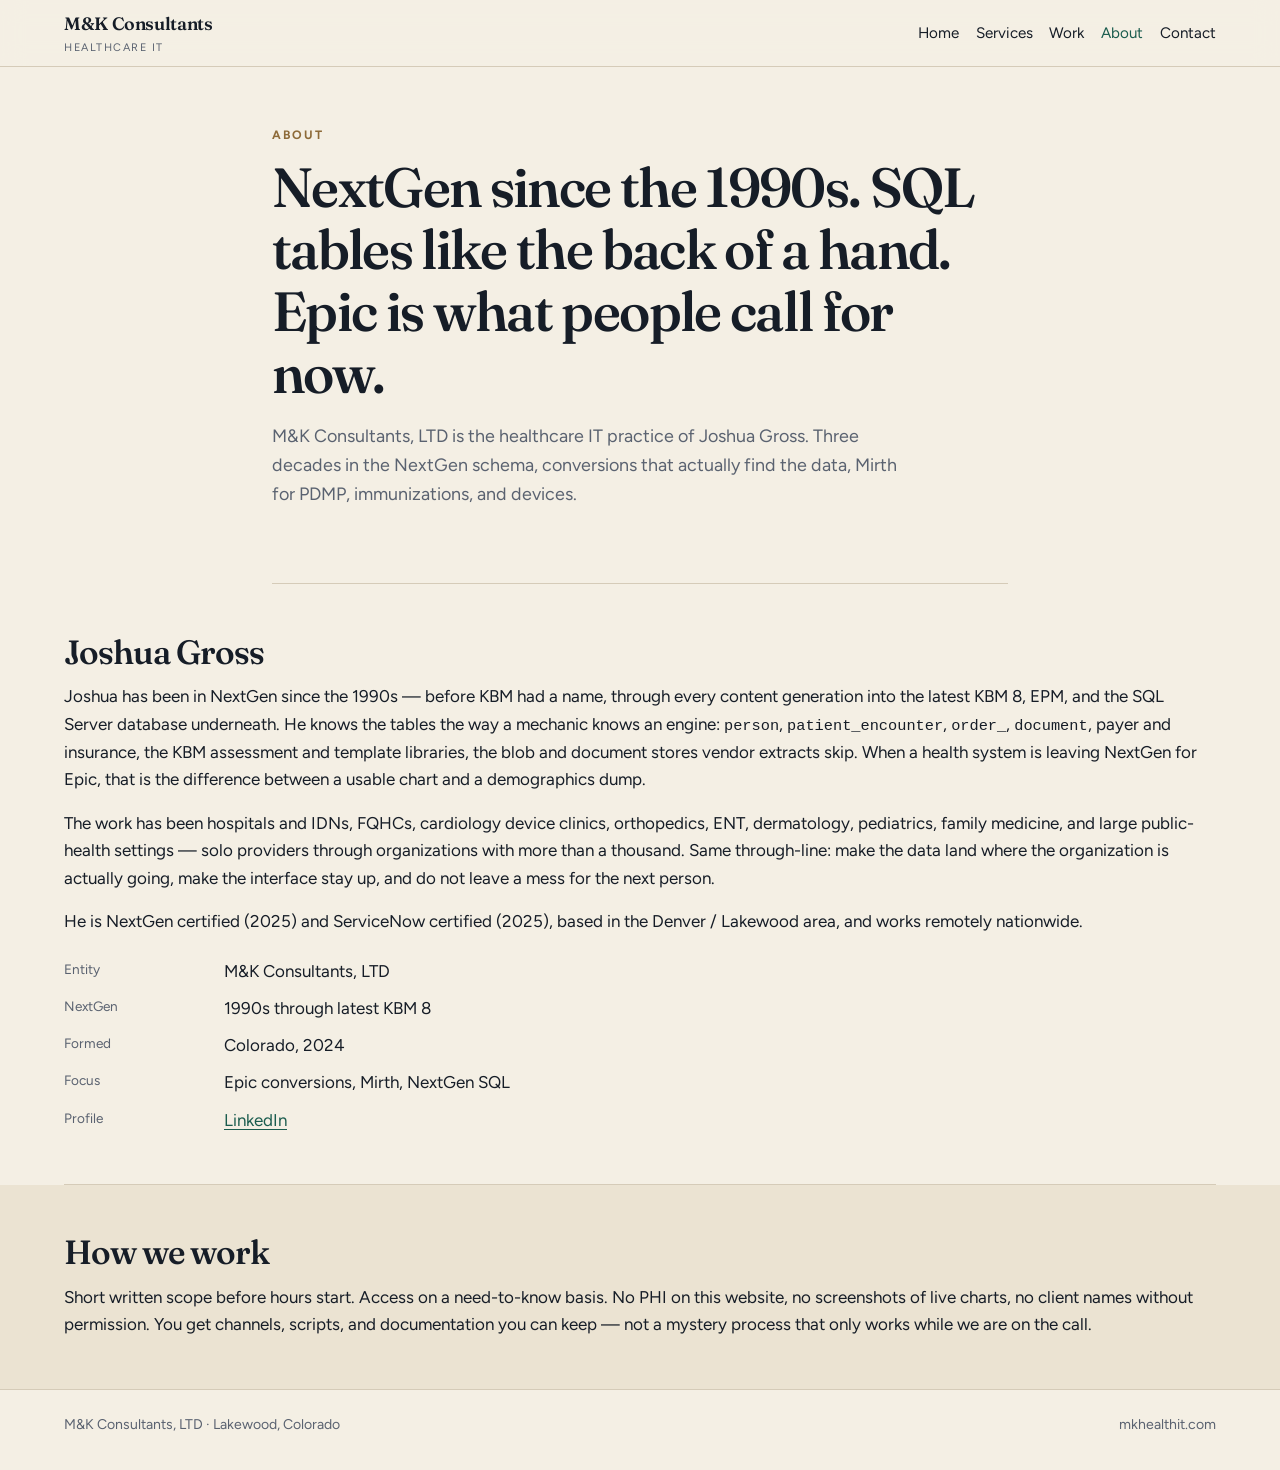
==== about.html @ e492ae46 "Put three decades of NextGen SQL on the site. Reflect 1990s-through-KBM-8 depth and schema fluency w" ====
<!doctype html>
<html lang="en">
<head>
  <meta charset="utf-8">
  <meta name="viewport" content="width=device-width, initial-scale=1">
  <title>About — M&amp;K Consultants</title>
  <meta name="description" content="Joshua Gross has been in NextGen since the 1990s. M&amp;K Consultants does Epic conversions, Mirth, and NextGen SQL from pre-KBM through KBM 8.">
  <link rel="canonical" href="https://mkhealthit.com/about.html">
  <link rel="icon" href="/favicon.svg" type="image/svg+xml">
  <link rel="preconnect" href="https://fonts.googleapis.com">
  <link rel="preconnect" href="https://fonts.gstatic.com" crossorigin>
  <link href="https://fonts.googleapis.com/css2?family=Figtree:wght@400;600;650&family=Fraunces:opsz,wght@9..144,500;9..144,600&display=swap" rel="stylesheet">
  <link rel="stylesheet" href="/styles.css">
</head>
<body>
  <header class="site-head">
    <div class="wrap mast">
      <a class="mark" href="/">
        <strong>M&amp;K Consultants</strong>
        <span>Healthcare IT</span>
      </a>
      <button class="nav-toggle" type="button" aria-expanded="false" aria-controls="nav">Menu</button>
      <nav class="nav" id="nav" aria-label="Primary">
        <a href="/">Home</a>
        <a href="/services.html">Services</a>
        <a href="/work.html">Work</a>
        <a href="/about.html" aria-current="page">About</a>
        <a href="/contact.html">Contact</a>
      </nav>
    </div>
  </header>

  <main>
    <section class="wrap hero plain">
      <p class="kicker">About</p>
      <h1>NextGen since the 1990s. SQL tables like the back of a hand. Epic is what people call for now.</h1>
      <p class="lede">M&amp;K Consultants, LTD is the healthcare IT practice of Joshua Gross. Three decades in the NextGen schema, conversions that actually find the data, Mirth for PDMP, immunizations, and devices.</p>
    </section>

    <section class="wrap band prose">
      <h2>Joshua Gross</h2>
      <p>Joshua has been in NextGen since the 1990s — before KBM had a name, through every content generation into the latest KBM 8, EPM, and the SQL Server database underneath. He knows the tables the way a mechanic knows an engine: <code>person</code>, <code>patient_encounter</code>, <code>order_</code>, <code>document</code>, payer and insurance, the KBM assessment and template libraries, the blob and document stores vendor extracts skip. When a health system is leaving NextGen for Epic, that is the difference between a usable chart and a demographics dump.</p>
      <p>The work has been hospitals and IDNs, FQHCs, cardiology device clinics, orthopedics, ENT, dermatology, pediatrics, family medicine, and large public-health settings — solo providers through organizations with more than a thousand. Same through-line: make the data land where the organization is actually going, make the interface stay up, and do not leave a mess for the next person.</p>
      <p>He is NextGen certified (2025) and ServiceNow certified (2025), based in the Denver / Lakewood area, and works remotely nationwide.</p>
      <dl class="facts">
        <dt>Entity</dt>
        <dd>M&amp;K Consultants, LTD</dd>
        <dt>NextGen</dt>
        <dd>1990s through latest KBM 8</dd>
        <dt>Formed</dt>
        <dd>Colorado, 2024</dd>
        <dt>Focus</dt>
        <dd>Epic conversions, Mirth, NextGen SQL</dd>
        <dt>Profile</dt>
        <dd><a href="https://www.linkedin.com/in/joshua-gross-456a031a">LinkedIn</a></dd>
      </dl>
    </section>

    <section class="band tint">
      <div class="wrap prose">
        <h2>How we work</h2>
        <p>Short written scope before hours start. Access on a need-to-know basis. No PHI on this website, no screenshots of live charts, no client names without permission. You get channels, scripts, and documentation you can keep — not a mystery process that only works while we are on the call.</p>
      </div>
    </section>
  </main>

  <footer class="colophon">
    <div class="wrap">
      <span>M&amp;K Consultants, LTD · Lakewood, Colorado</span>
      <span>mkhealthit.com</span>
    </div>
  </footer>
  <script src="/site.js"></script>
</body>
</html>
---- styles.css ----
:root {
  --paper: #f4efe4;
  --paper-2: #ebe3d2;
  --ink: #161d27;
  --muted: #5a6270;
  --line: #d5cbb8;
  --accent: #1a5c4e;
  --accent-hover: #134339;
  --brass: #8d6a38;
  --white: #fbf8f1;
  --max: 72rem;
  --header-h: 4.15rem;
}

*,
*::before,
*::after {
  box-sizing: border-box;
}

html {
  scroll-behavior: smooth;
}

body {
  margin: 0;
  color: var(--ink);
  background: var(--paper);
  font-family: "Figtree", "Segoe UI", sans-serif;
  font-size: 1.0625rem;
  line-height: 1.62;
}

img {
  max-width: 100%;
}

code {
  font-size: 0.9em;
}

a {
  color: var(--accent);
  text-underline-offset: 0.18em;
}

a:hover {
  color: var(--accent-hover);
}

.wrap {
  width: min(var(--max), calc(100% - 2rem));
  margin-inline: auto;
}

.site-head {
  position: sticky;
  top: 0;
  z-index: 20;
  border-bottom: 1px solid var(--line);
  background: color-mix(in srgb, var(--paper) 88%, transparent);
  backdrop-filter: blur(12px);
}

.mast {
  display: flex;
  align-items: center;
  justify-content: space-between;
  gap: 1rem;
  min-height: var(--header-h);
}

.mark {
  display: flex;
  flex-direction: column;
  gap: 0.05rem;
  color: inherit;
  text-decoration: none;
}

.mark strong {
  font-family: "Fraunces", Georgia, serif;
  font-size: 1.12rem;
  font-weight: 600;
  letter-spacing: -0.02em;
}

.mark span {
  font-size: 0.68rem;
  letter-spacing: 0.14em;
  text-transform: uppercase;
  color: var(--muted);
}

.nav-toggle {
  display: none;
  min-width: 2.75rem;
  min-height: 2.75rem;
  padding: 0 0.7rem;
  border: 1px solid var(--line);
  border-radius: 4px;
  background: var(--white);
  color: var(--ink);
  font: inherit;
  font-size: 0.85rem;
  font-weight: 600;
}

.nav {
  display: flex;
  flex-wrap: wrap;
  align-items: center;
  gap: 0.2rem 1.05rem;
  font-size: 0.95rem;
}

.nav a {
  color: var(--ink);
  text-decoration: none;
  padding: 0.35rem 0;
}

.nav a:hover,
.nav a[aria-current="page"] {
  color: var(--accent);
}

.hero {
  display: grid;
  grid-template-columns: 1.15fr 0.85fr;
  gap: 2.2rem;
  align-items: end;
  padding: 3.6rem 0 3.1rem;
  border-bottom: 1px solid var(--line);
}

.hero.plain {
  display: block;
  max-width: 46rem;
}

.kicker {
  margin: 0 0 0.8rem;
  color: var(--brass);
  font-size: 0.76rem;
  font-weight: 700;
  letter-spacing: 0.16em;
  text-transform: uppercase;
}

h1,
h2,
h3 {
  font-family: "Fraunces", Georgia, serif;
  font-weight: 560;
  letter-spacing: -0.03em;
  line-height: 1.12;
}

h1 {
  margin: 0 0 1rem;
  font-size: clamp(2.05rem, 5.4vw, 3.45rem);
}

h2 {
  margin: 0 0 0.75rem;
  font-size: clamp(1.5rem, 3vw, 2.1rem);
}

h3 {
  margin: 0 0 0.4rem;
  font-size: 1.18rem;
}

.lede {
  max-width: 40rem;
  margin: 0 0 1.6rem;
  color: var(--muted);
  font-size: 1.12rem;
}

.actions {
  display: flex;
  flex-wrap: wrap;
  gap: 0.65rem;
}

.btn {
  display: inline-flex;
  align-items: center;
  justify-content: center;
  min-height: 2.75rem;
  padding: 0.7rem 1.1rem;
  border: 1px solid transparent;
  border-radius: 3px;
  font: inherit;
  font-weight: 600;
  text-decoration: none;
}

.btn.primary {
  color: var(--white);
  background: var(--accent);
}

.btn.primary:hover {
  color: var(--white);
  background: var(--accent-hover);
}

.btn.ghost {
  color: var(--ink);
  border-color: var(--line);
  background: var(--white);
}

.btn.ghost:hover {
  border-color: var(--ink);
  color: var(--ink);
}

.hero-aside {
  padding: 1.2rem 1.2rem 1.25rem;
  border: 1px solid var(--line);
  background: var(--white);
}

.hero-aside h2 {
  font-size: 1.05rem;
}

.hero-aside p {
  margin: 0;
  color: var(--muted);
  font-size: 0.98rem;
}

.hero-aside p + p {
  margin-top: 0.7rem;
}

.band {
  padding: 3.1rem 0;
  border-bottom: 1px solid var(--line);
}

.band.tint {
  background: var(--paper-2);
}

.grid-3,
.grid-2 {
  display: grid;
  gap: 1rem;
}

.grid-3 {
  grid-template-columns: repeat(3, 1fr);
}

.grid-2 {
  grid-template-columns: 1fr 1fr;
}

.tile,
.card,
.spot {
  padding: 1.2rem 1.15rem 1.25rem;
  border: 1px solid var(--line);
  background: var(--white);
}

.tile p,
.card p,
.spot p {
  margin: 0;
  color: var(--muted);
}

.tile p + p,
.card p + p,
.spot p + p {
  margin-top: 0.7rem;
}

.chips {
  display: flex;
  flex-wrap: wrap;
  gap: 0.4rem;
  margin: 0 0 1.3rem;
  padding: 0;
  list-style: none;
}

.chips li {
  padding: 0.28rem 0.62rem;
  border: 1px solid var(--line);
  border-radius: 999px;
  background: var(--white);
  font-size: 0.82rem;
  font-weight: 600;
}

.chips .hot {
  color: var(--white);
  border-color: var(--accent);
  background: var(--accent);
}

.proof {
  display: flex;
  flex-wrap: wrap;
  gap: 0.5rem 1.25rem;
  margin: 0;
  padding: 0;
  list-style: none;
  color: var(--muted);
  font-size: 0.95rem;
}

.proof li + li::before {
  content: "·";
  margin-right: 1.25rem;
  color: var(--brass);
}

.spot {
  display: grid;
  grid-template-columns: 11rem 1fr;
  gap: 1.2rem 1.5rem;
  align-items: start;
}

.spot .meta {
  margin: 0;
  color: var(--brass);
  font-size: 0.76rem;
  font-weight: 700;
  letter-spacing: 0.14em;
  text-transform: uppercase;
}

.work-list {
  display: grid;
  gap: 0;
}

.work {
  display: grid;
  grid-template-columns: 9.5rem 1fr;
  gap: 1rem 1.3rem;
  padding: 1.25rem 0;
  border-top: 1px solid var(--line);
}

.work:last-child {
  border-bottom: 1px solid var(--line);
}

.work .meta {
  margin: 0;
  color: var(--brass);
  font-size: 0.76rem;
  font-weight: 700;
  letter-spacing: 0.12em;
  text-transform: uppercase;
}

.work p {
  margin: 0 0 0.55rem;
  color: var(--muted);
}

.work p:last-child {
  margin-bottom: 0;
}

.prose p {
  margin: 0 0 1rem;
}

.prose p:last-child {
  margin-bottom: 0;
}

.prose ul {
  margin: 0 0 1rem;
  padding-left: 1.15rem;
  color: var(--muted);
}

dl.facts {
  display: grid;
  grid-template-columns: 9rem 1fr;
  gap: 0.6rem 1rem;
  margin: 1.4rem 0 0;
}

dl.facts dt {
  color: var(--muted);
  font-size: 0.85rem;
}

dl.facts dd {
  margin: 0;
}

.colophon {
  padding: 1.5rem 0 2.1rem;
  color: var(--muted);
  font-size: 0.88rem;
}

.colophon .wrap {
  display: flex;
  flex-wrap: wrap;
  justify-content: space-between;
  gap: 0.55rem 1.4rem;
}

@media (max-width: 860px) {
  .hero,
  .grid-3,
  .grid-2,
  .spot,
  .work,
  dl.facts {
    grid-template-columns: 1fr;
  }

  .hero {
    padding: 2.2rem 0 2rem;
    gap: 1.3rem;
  }

  .nav-toggle {
    display: inline-flex;
    align-items: center;
    justify-content: center;
  }

  .nav {
    display: none;
    position: absolute;
    top: var(--header-h);
    right: 0;
    left: 0;
    flex-direction: column;
    align-items: stretch;
    gap: 0;
    padding: 0.4rem 1rem 0.8rem;
    border-bottom: 1px solid var(--line);
    background: var(--paper);
  }

  .nav.open {
    display: flex;
  }

  .nav a {
    min-height: 2.75rem;
    display: flex;
    align-items: center;
    border-bottom: 1px solid var(--line);
  }

  .proof li + li::before {
    display: none;
  }

  h1 {
    max-width: none;
  }
}

@media (min-width: 861px) {
  .wrap {
    width: min(var(--max), calc(100% - 2.75rem));
  }
}
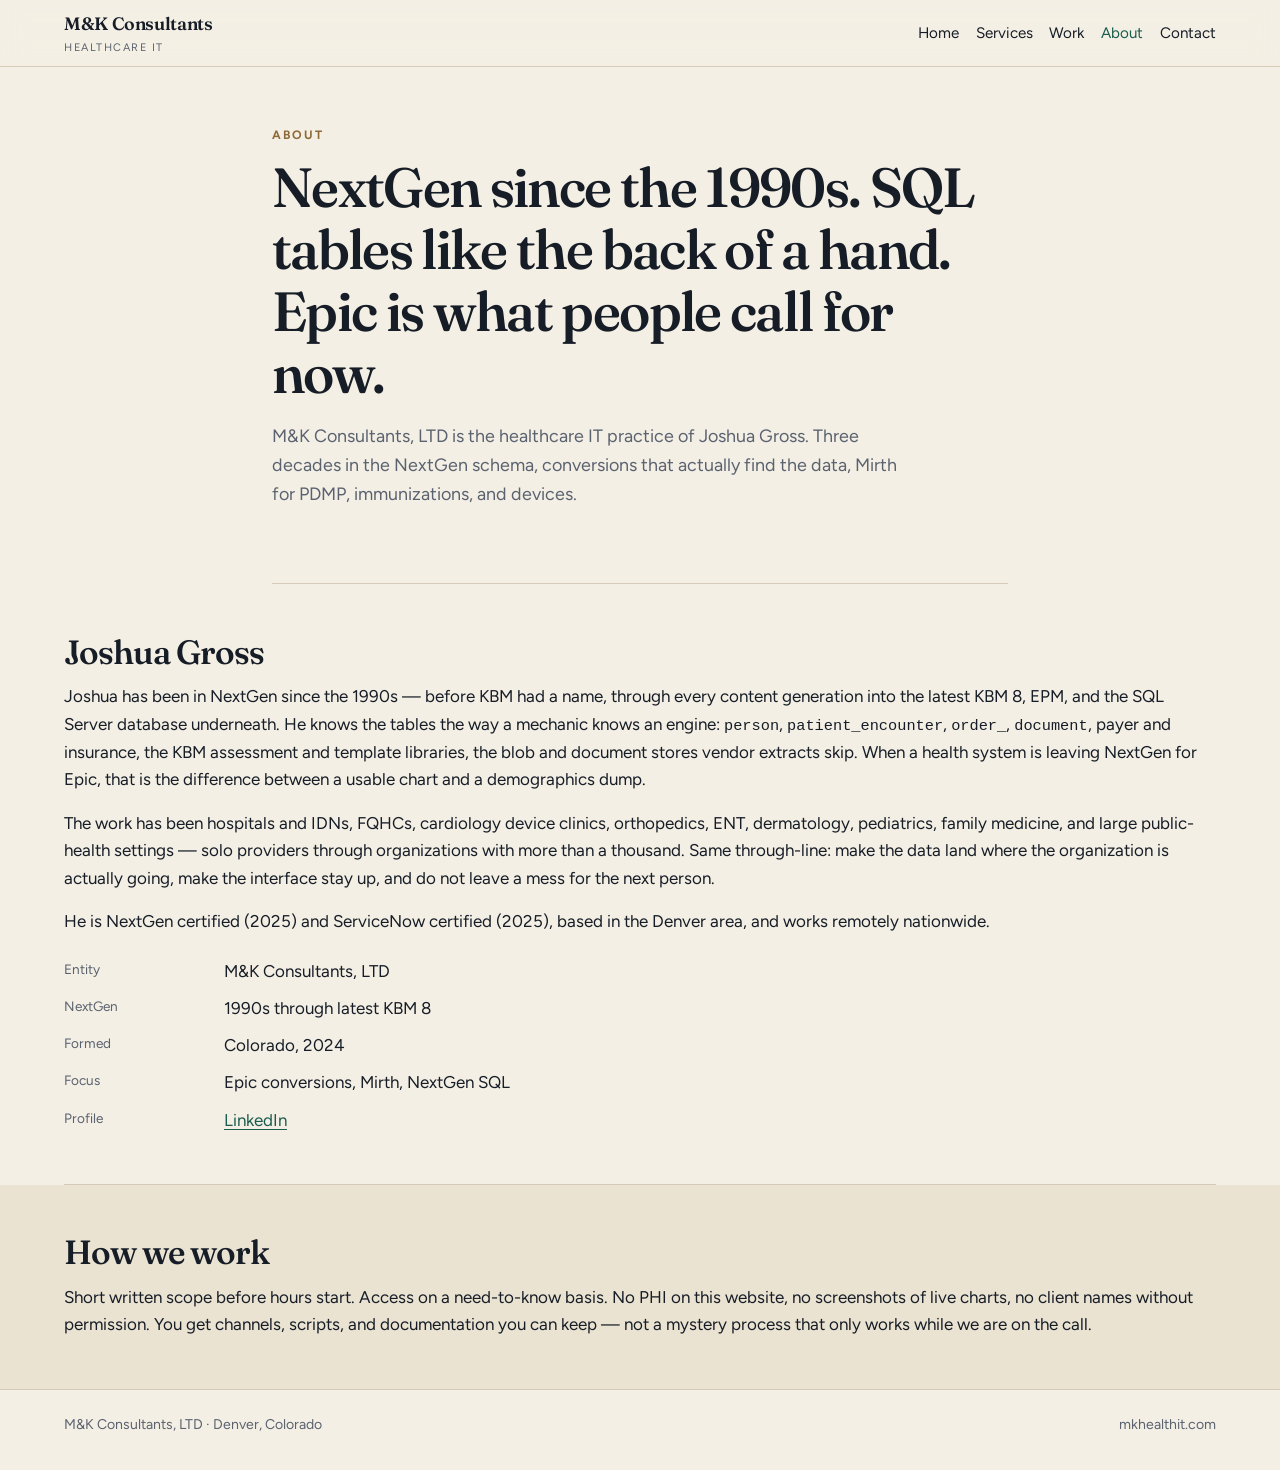
==== commit 4d207204: "Use Denver, not Lakewood, as the location on the site. Footers, contact, and About now say Denver, C" ====
--- a/about.html
+++ b/about.html
@@ -41,7 +41,7 @@
       <h2>Joshua Gross</h2>
       <p>Joshua has been in NextGen since the 1990s — before KBM had a name, through every content generation into the latest KBM 8, EPM, and the SQL Server database underneath. He knows the tables the way a mechanic knows an engine: <code>person</code>, <code>patient_encounter</code>, <code>order_</code>, <code>document</code>, payer and insurance, the KBM assessment and template libraries, the blob and document stores vendor extracts skip. When a health system is leaving NextGen for Epic, that is the difference between a usable chart and a demographics dump.</p>
       <p>The work has been hospitals and IDNs, FQHCs, cardiology device clinics, orthopedics, ENT, dermatology, pediatrics, family medicine, and large public-health settings — solo providers through organizations with more than a thousand. Same through-line: make the data land where the organization is actually going, make the interface stay up, and do not leave a mess for the next person.</p>
-      <p>He is NextGen certified (2025) and ServiceNow certified (2025), based in the Denver / Lakewood area, and works remotely nationwide.</p>
+      <p>He is NextGen certified (2025) and ServiceNow certified (2025), based in the Denver area, and works remotely nationwide.</p>
       <dl class="facts">
         <dt>Entity</dt>
         <dd>M&amp;K Consultants, LTD</dd>
@@ -66,7 +66,7 @@
 
   <footer class="colophon">
     <div class="wrap">
-      <span>M&amp;K Consultants, LTD · Lakewood, Colorado</span>
+      <span>M&amp;K Consultants, LTD · Denver, Colorado</span>
       <span>mkhealthit.com</span>
     </div>
   </footer>
--- a/styles.css
+++ b/styles.css
@@ -375,6 +375,88 @@
   margin-bottom: 0;
 }
 
+.shots {
+  display: grid;
+  gap: 0.85rem;
+  margin: 1rem 0 0;
+}
+
+.shots-split {
+  display: grid;
+  grid-template-columns: 1fr 1fr;
+  gap: 0.85rem;
+}
+
+.shots figure {
+  margin: 0;
+}
+
+.shots img {
+  width: 100%;
+  height: auto;
+  display: block;
+  border: 1px solid var(--line);
+  background: #fff;
+}
+
+.shots .crop img {
+  height: 22rem;
+  object-fit: cover;
+  object-position: top center;
+}
+
+.shots figcaption {
+  margin: 0.4rem 0 0;
+  color: var(--muted);
+  font-size: 0.82rem;
+}
+
+.card-shot {
+  display: block;
+  margin: 0.85rem 0 0;
+  overflow: hidden;
+  border: 1px solid var(--line);
+}
+
+.card-shot img {
+  width: 100%;
+  height: 9.5rem;
+  object-fit: cover;
+  object-position: top center;
+  display: block;
+}
+
+.gallery {
+  display: grid;
+  grid-template-columns: 1fr 1fr;
+  gap: 1rem;
+  margin: 1.2rem 0 0;
+}
+
+.gallery figure {
+  margin: 0;
+}
+
+.gallery img {
+  width: 100%;
+  height: auto;
+  display: block;
+  border: 1px solid var(--line);
+  background: #fff;
+}
+
+.gallery .crop img {
+  height: 18rem;
+  object-fit: cover;
+  object-position: top center;
+}
+
+.gallery figcaption {
+  margin: 0.4rem 0 0;
+  color: var(--muted);
+  font-size: 0.82rem;
+}
+
 .prose p {
   margin: 0 0 1rem;
 }
@@ -424,6 +506,8 @@
   .grid-2,
   .spot,
   .work,
+  .shots-split,
+  .gallery,
   dl.facts {
     grid-template-columns: 1fr;
   }
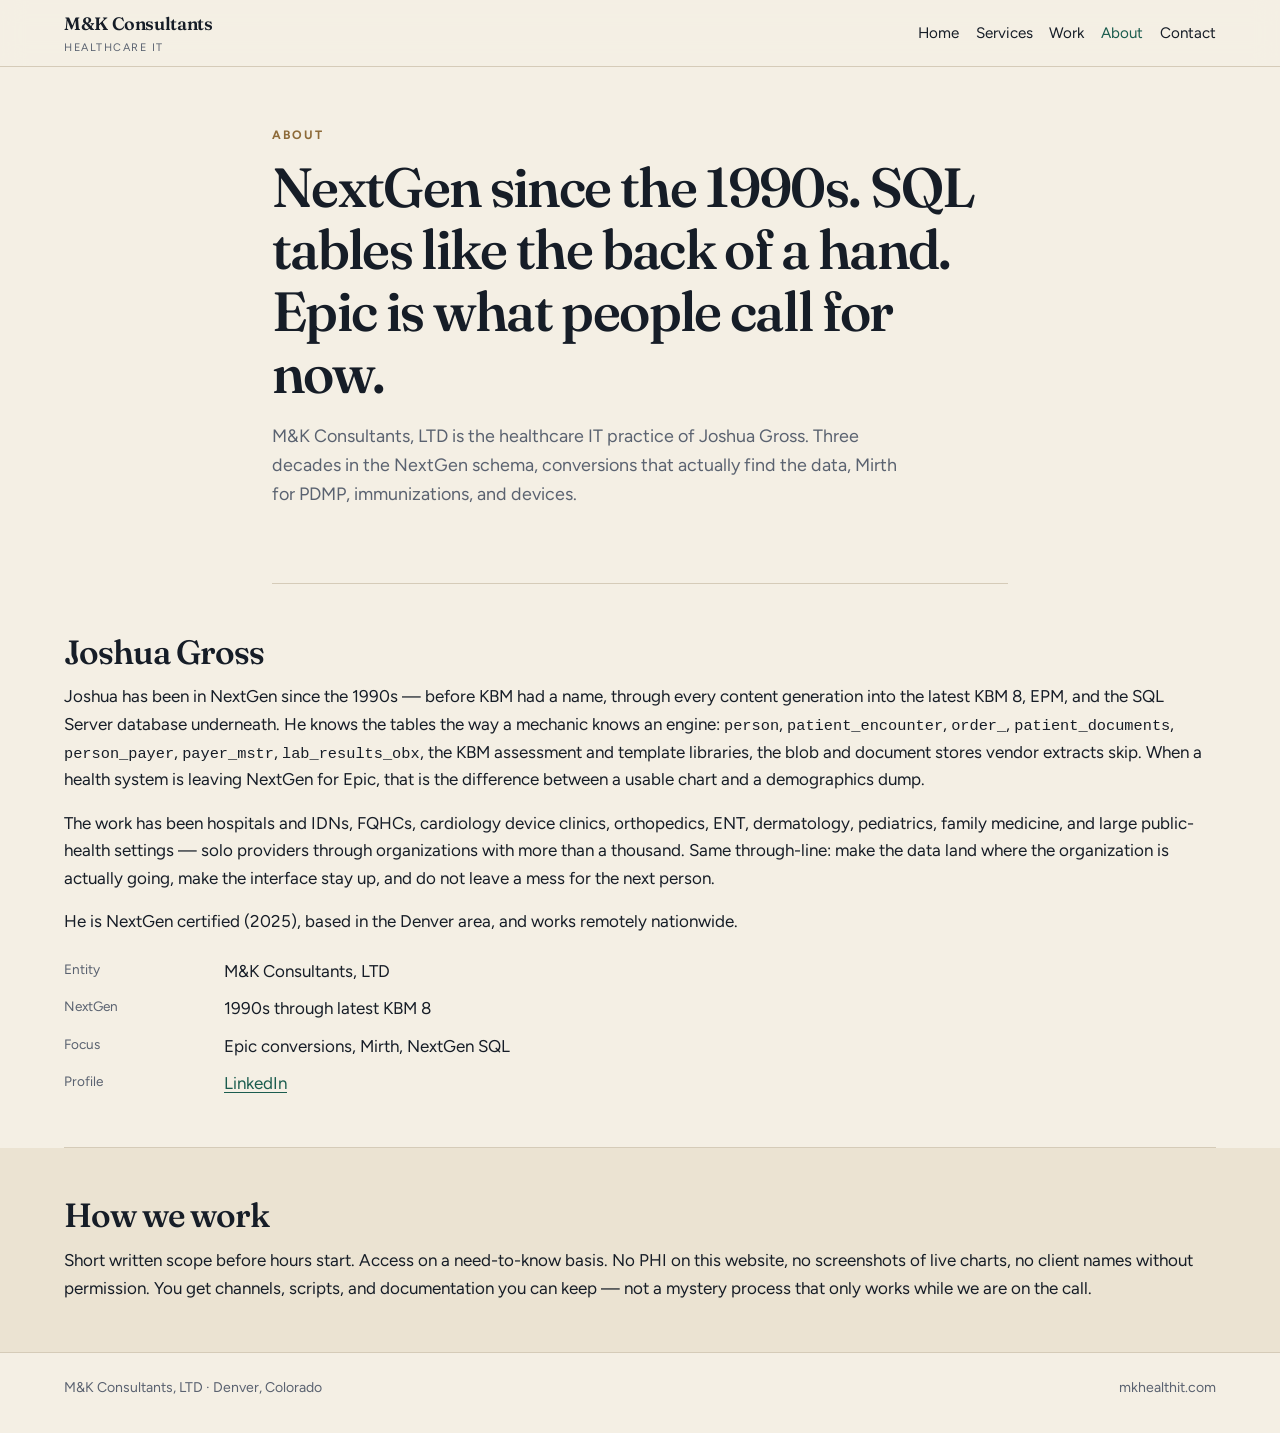
==== commit a0eb7ba6: "Correct NextGen table names on About and drop leftover facts. Use patient_documents, person_payer, p" ====
--- a/about.html
+++ b/about.html
@@ -39,16 +39,14 @@
 
     <section class="wrap band prose">
       <h2>Joshua Gross</h2>
-      <p>Joshua has been in NextGen since the 1990s — before KBM had a name, through every content generation into the latest KBM 8, EPM, and the SQL Server database underneath. He knows the tables the way a mechanic knows an engine: <code>person</code>, <code>patient_encounter</code>, <code>order_</code>, <code>document</code>, payer and insurance, the KBM assessment and template libraries, the blob and document stores vendor extracts skip. When a health system is leaving NextGen for Epic, that is the difference between a usable chart and a demographics dump.</p>
+      <p>Joshua has been in NextGen since the 1990s — before KBM had a name, through every content generation into the latest KBM 8, EPM, and the SQL Server database underneath. He knows the tables the way a mechanic knows an engine: <code>person</code>, <code>patient_encounter</code>, <code>order_</code>, <code>patient_documents</code>, <code>person_payer</code>, <code>payer_mstr</code>, <code>lab_results_obx</code>, the KBM assessment and template libraries, the blob and document stores vendor extracts skip. When a health system is leaving NextGen for Epic, that is the difference between a usable chart and a demographics dump.</p>
       <p>The work has been hospitals and IDNs, FQHCs, cardiology device clinics, orthopedics, ENT, dermatology, pediatrics, family medicine, and large public-health settings — solo providers through organizations with more than a thousand. Same through-line: make the data land where the organization is actually going, make the interface stay up, and do not leave a mess for the next person.</p>
-      <p>He is NextGen certified (2025) and ServiceNow certified (2025), based in the Denver area, and works remotely nationwide.</p>
+      <p>He is NextGen certified (2025), based in the Denver area, and works remotely nationwide.</p>
       <dl class="facts">
         <dt>Entity</dt>
         <dd>M&amp;K Consultants, LTD</dd>
         <dt>NextGen</dt>
         <dd>1990s through latest KBM 8</dd>
-        <dt>Formed</dt>
-        <dd>Colorado, 2024</dd>
         <dt>Focus</dt>
         <dd>Epic conversions, Mirth, NextGen SQL</dd>
         <dt>Profile</dt>
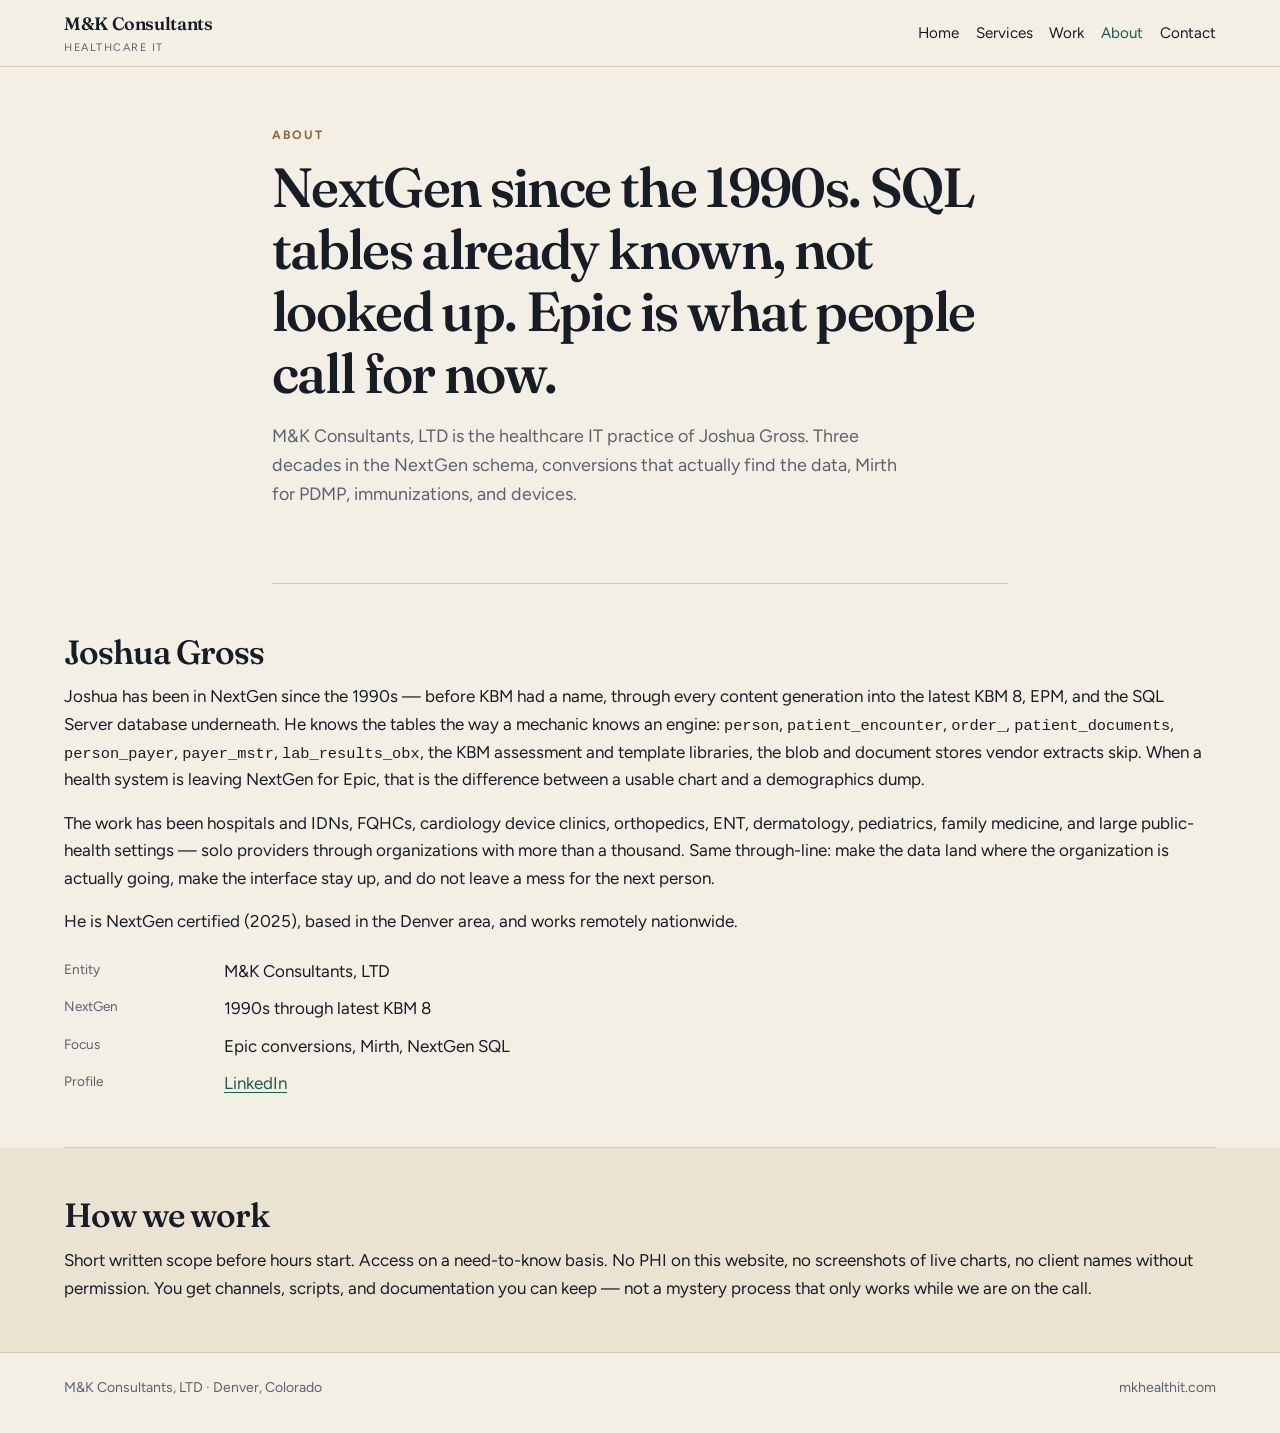
==== commit 516d8729: "Replace the back-of-a-hand line with tables already known. That is the conversion claim; the old sim" ====
--- a/about.html
+++ b/about.html
@@ -33,7 +33,7 @@
   <main>
     <section class="wrap hero plain">
       <p class="kicker">About</p>
-      <h1>NextGen since the 1990s. SQL tables like the back of a hand. Epic is what people call for now.</h1>
+      <h1>NextGen since the 1990s. SQL tables already known, not looked up. Epic is what people call for now.</h1>
       <p class="lede">M&amp;K Consultants, LTD is the healthcare IT practice of Joshua Gross. Three decades in the NextGen schema, conversions that actually find the data, Mirth for PDMP, immunizations, and devices.</p>
     </section>
 
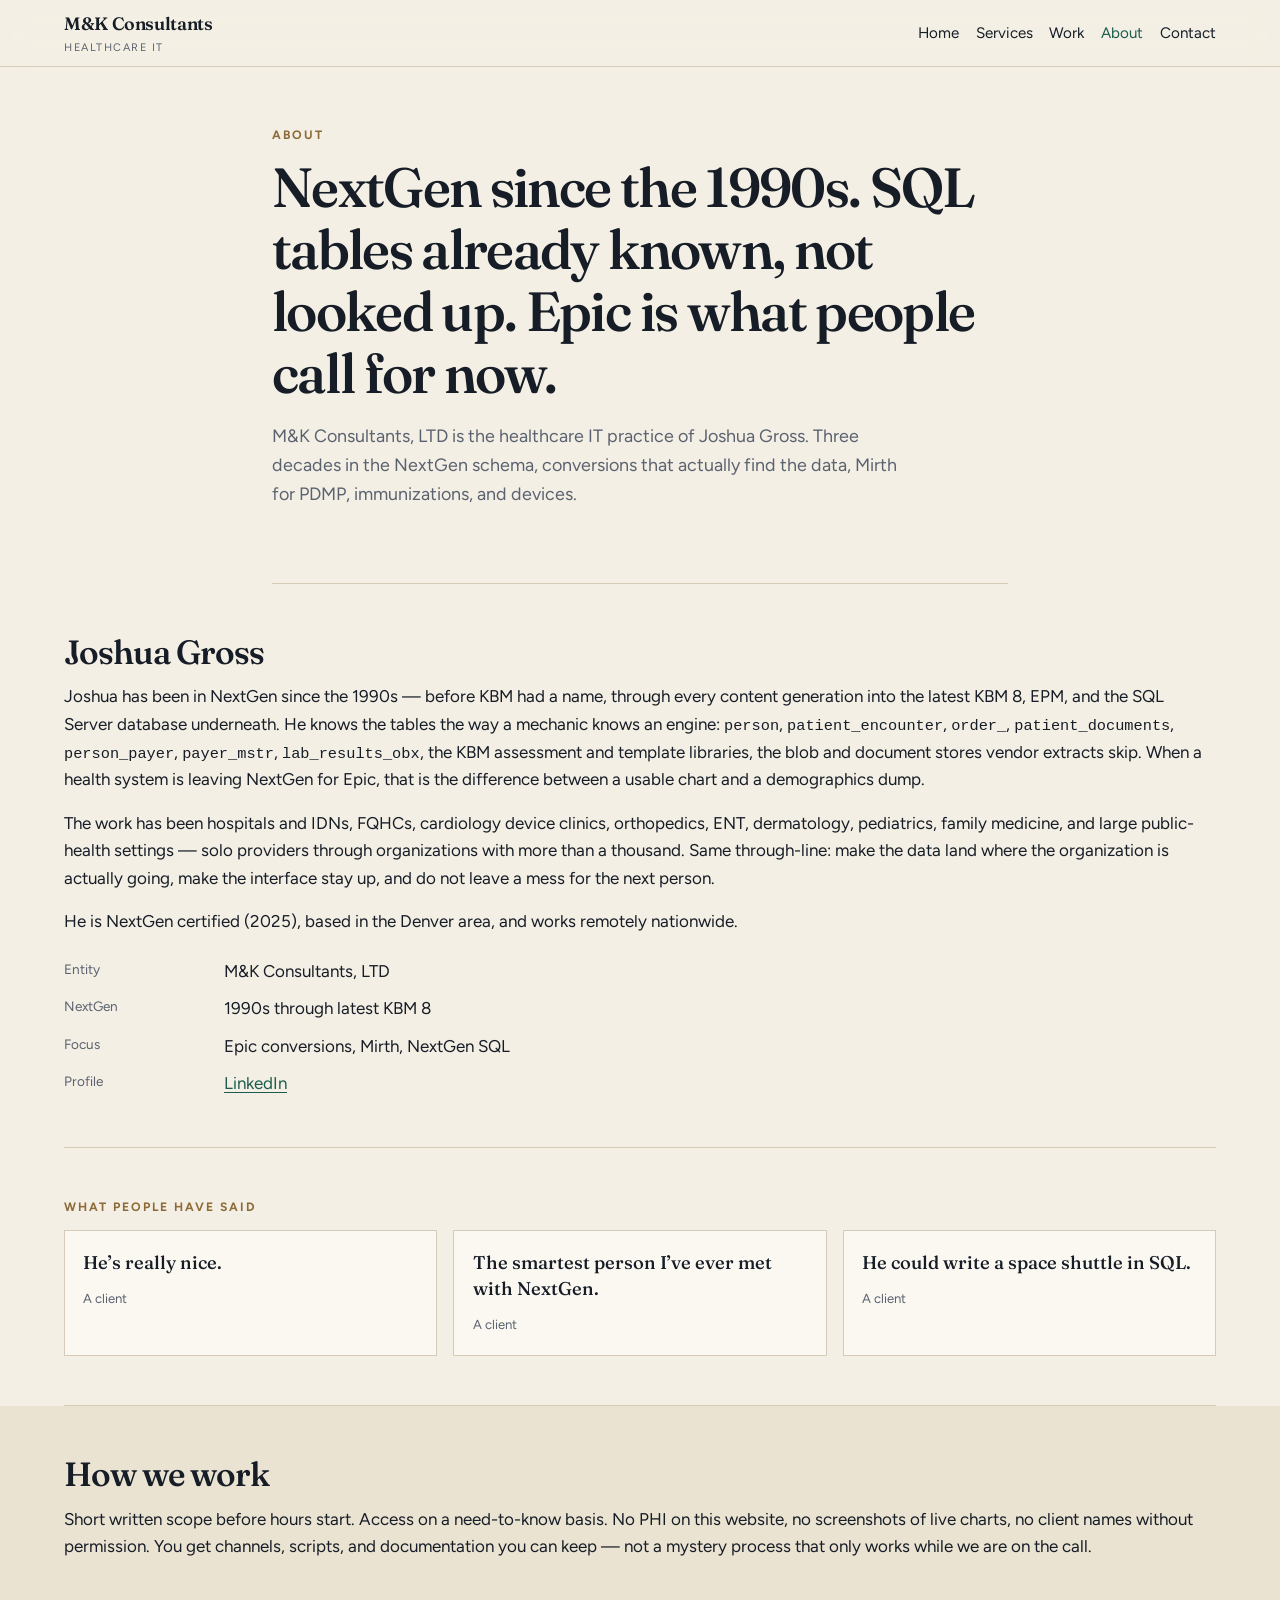
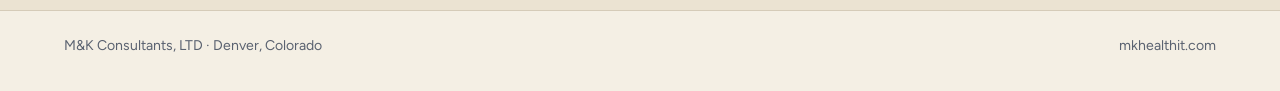
==== commit 11f9e1af: "Add three anonymous client lines on Home and About. Keep the wording close to what people actually s" ====
--- a/about.html
+++ b/about.html
@@ -54,6 +54,24 @@
       </dl>
     </section>
 
+    <section class="wrap band">
+      <p class="kicker">What people have said</p>
+      <div class="grid-3">
+        <blockquote class="card quote">
+          <p>He’s really nice.</p>
+          <footer>A client</footer>
+        </blockquote>
+        <blockquote class="card quote">
+          <p>The smartest person I’ve ever met with NextGen.</p>
+          <footer>A client</footer>
+        </blockquote>
+        <blockquote class="card quote">
+          <p>He could write a space shuttle in SQL.</p>
+          <footer>A client</footer>
+        </blockquote>
+      </div>
+    </section>
+
     <section class="band tint">
       <div class="wrap prose">
         <h2>How we work</h2>
--- a/styles.css
+++ b/styles.css
@@ -324,6 +324,24 @@
   color: var(--brass);
 }
 
+blockquote.quote {
+  margin: 0;
+}
+
+blockquote.quote p {
+  color: var(--ink);
+  font-family: "Fraunces", Georgia, serif;
+  font-size: 1.15rem;
+  font-weight: 500;
+  line-height: 1.4;
+}
+
+blockquote.quote footer {
+  margin-top: 0.75rem;
+  color: var(--muted);
+  font-size: 0.82rem;
+}
+
 .spot {
   display: grid;
   grid-template-columns: 11rem 1fr;
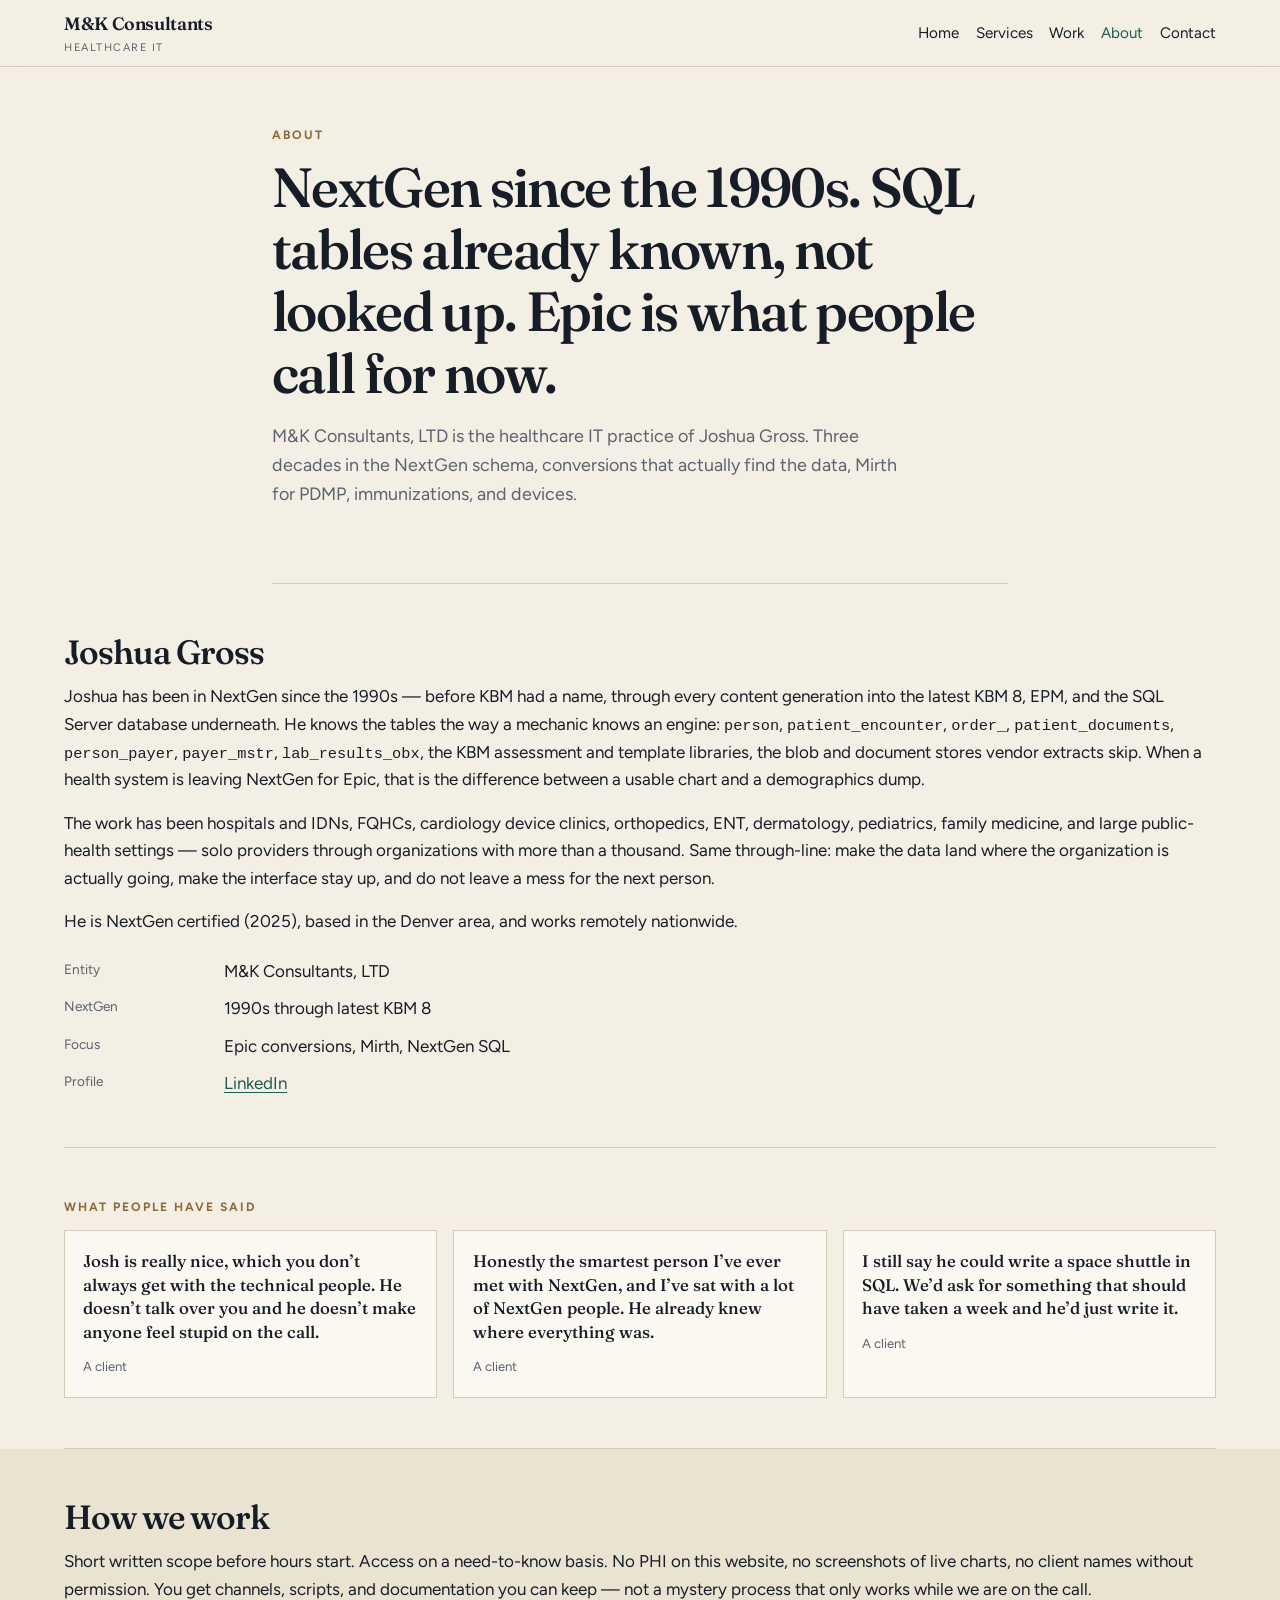
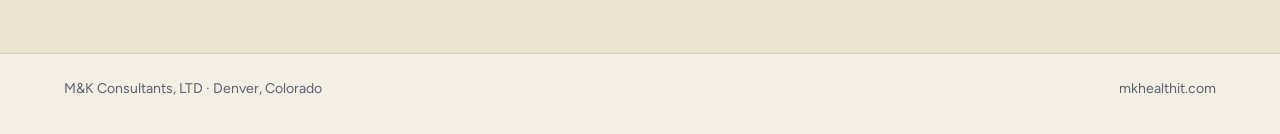
==== commit 0abcbb8d: "Rewrite the client quotes so they sound spoken, not drafted. Keep the three real claims; drop the br" ====
--- a/about.html
+++ b/about.html
@@ -58,15 +58,15 @@
       <p class="kicker">What people have said</p>
       <div class="grid-3">
         <blockquote class="card quote">
-          <p>He’s really nice.</p>
+          <p>Josh is really nice, which you don’t always get with the technical people. He doesn’t talk over you and he doesn’t make anyone feel stupid on the call.</p>
           <footer>A client</footer>
         </blockquote>
         <blockquote class="card quote">
-          <p>The smartest person I’ve ever met with NextGen.</p>
+          <p>Honestly the smartest person I’ve ever met with NextGen, and I’ve sat with a lot of NextGen people. He already knew where everything was.</p>
           <footer>A client</footer>
         </blockquote>
         <blockquote class="card quote">
-          <p>He could write a space shuttle in SQL.</p>
+          <p>I still say he could write a space shuttle in SQL. We’d ask for something that should have taken a week and he’d just write it.</p>
           <footer>A client</footer>
         </blockquote>
       </div>
--- a/styles.css
+++ b/styles.css
@@ -331,7 +331,7 @@
 blockquote.quote p {
   color: var(--ink);
   font-family: "Fraunces", Georgia, serif;
-  font-size: 1.15rem;
+  font-size: 1.05rem;
   font-weight: 500;
   line-height: 1.4;
 }
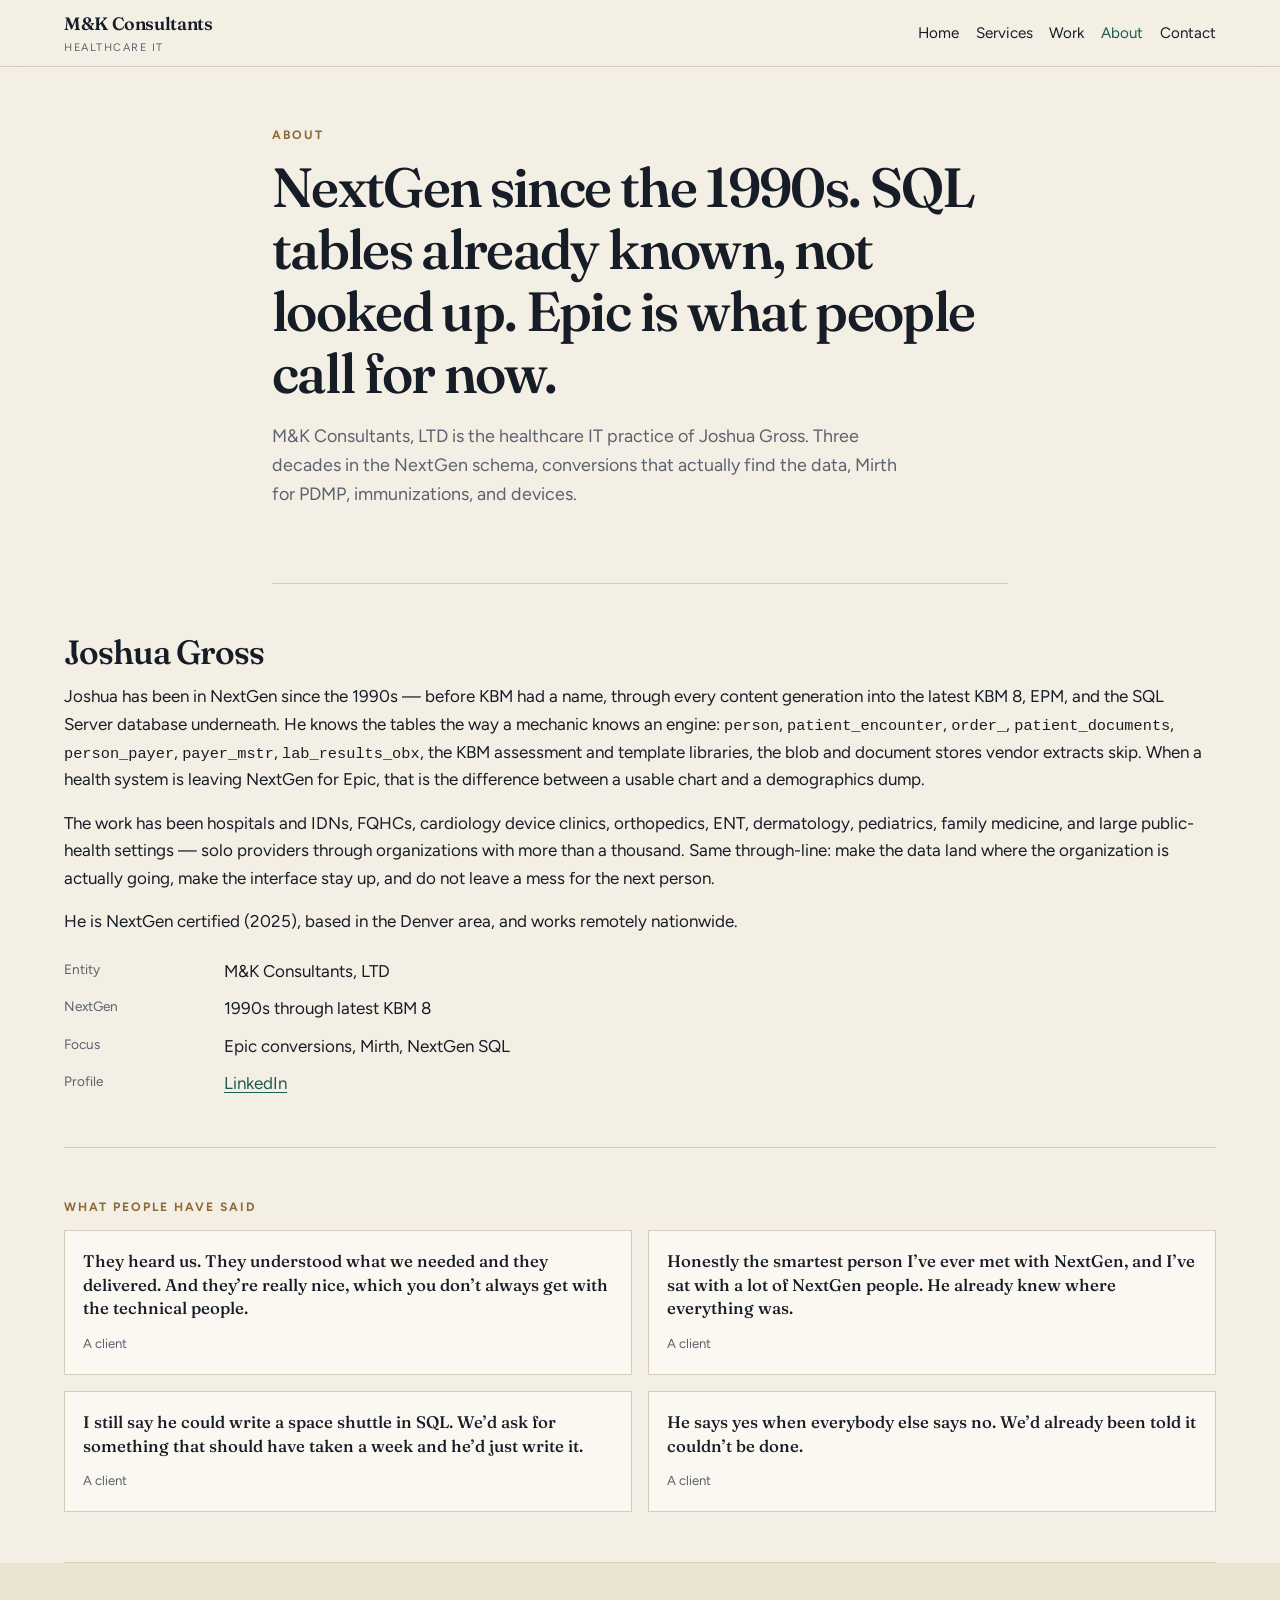
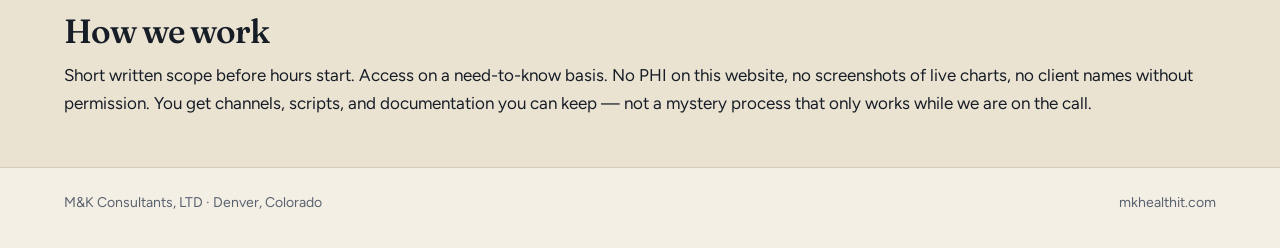
==== commit 57c9041b: "Widen the first client quote and add the yes-when-others-say-no line. Heard, understood, delivered —" ====
--- a/about.html
+++ b/about.html
@@ -56,9 +56,9 @@
 
     <section class="wrap band">
       <p class="kicker">What people have said</p>
-      <div class="grid-3">
+      <div class="grid-2">
         <blockquote class="card quote">
-          <p>Josh is really nice, which you don’t always get with the technical people. He doesn’t talk over you and he doesn’t make anyone feel stupid on the call.</p>
+          <p>They heard us. They understood what we needed and they delivered. And they’re really nice, which you don’t always get with the technical people.</p>
           <footer>A client</footer>
         </blockquote>
         <blockquote class="card quote">
@@ -67,6 +67,10 @@
         </blockquote>
         <blockquote class="card quote">
           <p>I still say he could write a space shuttle in SQL. We’d ask for something that should have taken a week and he’d just write it.</p>
+          <footer>A client</footer>
+        </blockquote>
+        <blockquote class="card quote">
+          <p>He says yes when everybody else says no. We’d already been told it couldn’t be done.</p>
           <footer>A client</footer>
         </blockquote>
       </div>
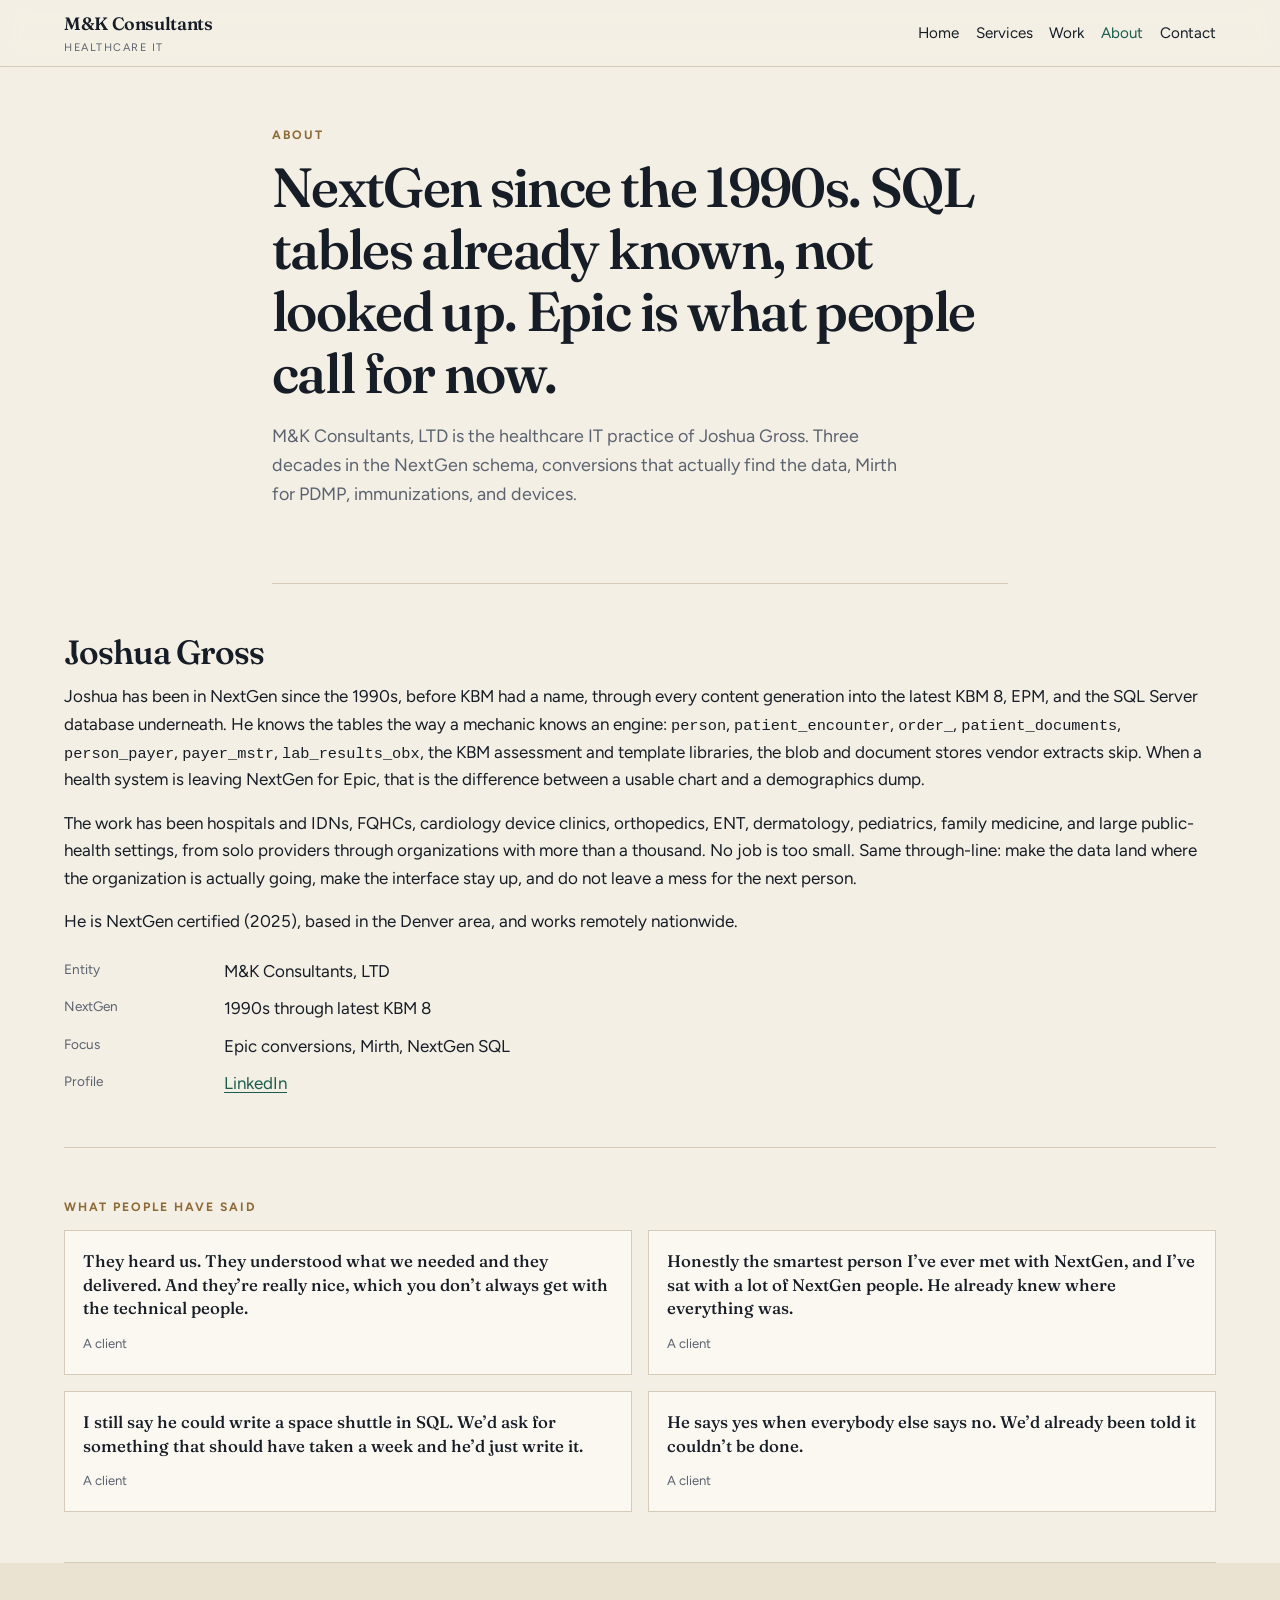
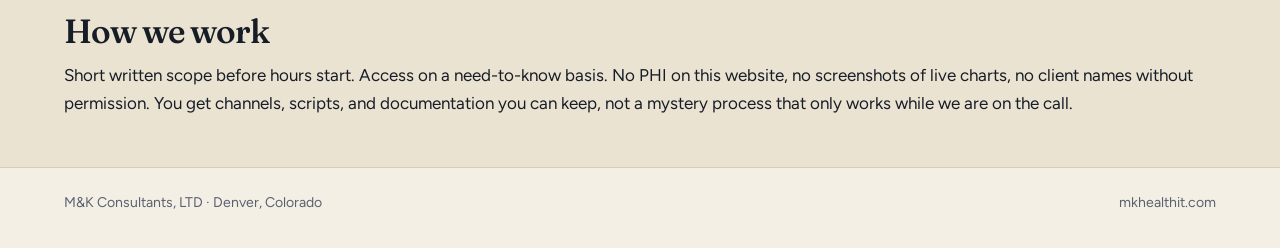
==== commit 8af8bf33: "Drop the em dashes and say no job is too small. Commas, colons, and parentheses read like a person w" ====
--- a/about.html
+++ b/about.html
@@ -3,7 +3,7 @@
 <head>
   <meta charset="utf-8">
   <meta name="viewport" content="width=device-width, initial-scale=1">
-  <title>About — M&amp;K Consultants</title>
+  <title>About · M&amp;K Consultants</title>
   <meta name="description" content="Joshua Gross has been in NextGen since the 1990s. M&amp;K Consultants does Epic conversions, Mirth, and NextGen SQL from pre-KBM through KBM 8.">
   <link rel="canonical" href="https://mkhealthit.com/about.html">
   <link rel="icon" href="/favicon.svg" type="image/svg+xml">
@@ -39,8 +39,8 @@
 
     <section class="wrap band prose">
       <h2>Joshua Gross</h2>
-      <p>Joshua has been in NextGen since the 1990s — before KBM had a name, through every content generation into the latest KBM 8, EPM, and the SQL Server database underneath. He knows the tables the way a mechanic knows an engine: <code>person</code>, <code>patient_encounter</code>, <code>order_</code>, <code>patient_documents</code>, <code>person_payer</code>, <code>payer_mstr</code>, <code>lab_results_obx</code>, the KBM assessment and template libraries, the blob and document stores vendor extracts skip. When a health system is leaving NextGen for Epic, that is the difference between a usable chart and a demographics dump.</p>
-      <p>The work has been hospitals and IDNs, FQHCs, cardiology device clinics, orthopedics, ENT, dermatology, pediatrics, family medicine, and large public-health settings — solo providers through organizations with more than a thousand. Same through-line: make the data land where the organization is actually going, make the interface stay up, and do not leave a mess for the next person.</p>
+      <p>Joshua has been in NextGen since the 1990s, before KBM had a name, through every content generation into the latest KBM 8, EPM, and the SQL Server database underneath. He knows the tables the way a mechanic knows an engine: <code>person</code>, <code>patient_encounter</code>, <code>order_</code>, <code>patient_documents</code>, <code>person_payer</code>, <code>payer_mstr</code>, <code>lab_results_obx</code>, the KBM assessment and template libraries, the blob and document stores vendor extracts skip. When a health system is leaving NextGen for Epic, that is the difference between a usable chart and a demographics dump.</p>
+      <p>The work has been hospitals and IDNs, FQHCs, cardiology device clinics, orthopedics, ENT, dermatology, pediatrics, family medicine, and large public-health settings, from solo providers through organizations with more than a thousand. No job is too small. Same through-line: make the data land where the organization is actually going, make the interface stay up, and do not leave a mess for the next person.</p>
       <p>He is NextGen certified (2025), based in the Denver area, and works remotely nationwide.</p>
       <dl class="facts">
         <dt>Entity</dt>
@@ -79,7 +79,7 @@
     <section class="band tint">
       <div class="wrap prose">
         <h2>How we work</h2>
-        <p>Short written scope before hours start. Access on a need-to-know basis. No PHI on this website, no screenshots of live charts, no client names without permission. You get channels, scripts, and documentation you can keep — not a mystery process that only works while we are on the call.</p>
+        <p>Short written scope before hours start. Access on a need-to-know basis. No PHI on this website, no screenshots of live charts, no client names without permission. You get channels, scripts, and documentation you can keep, not a mystery process that only works while we are on the call.</p>
       </div>
     </section>
   </main>
